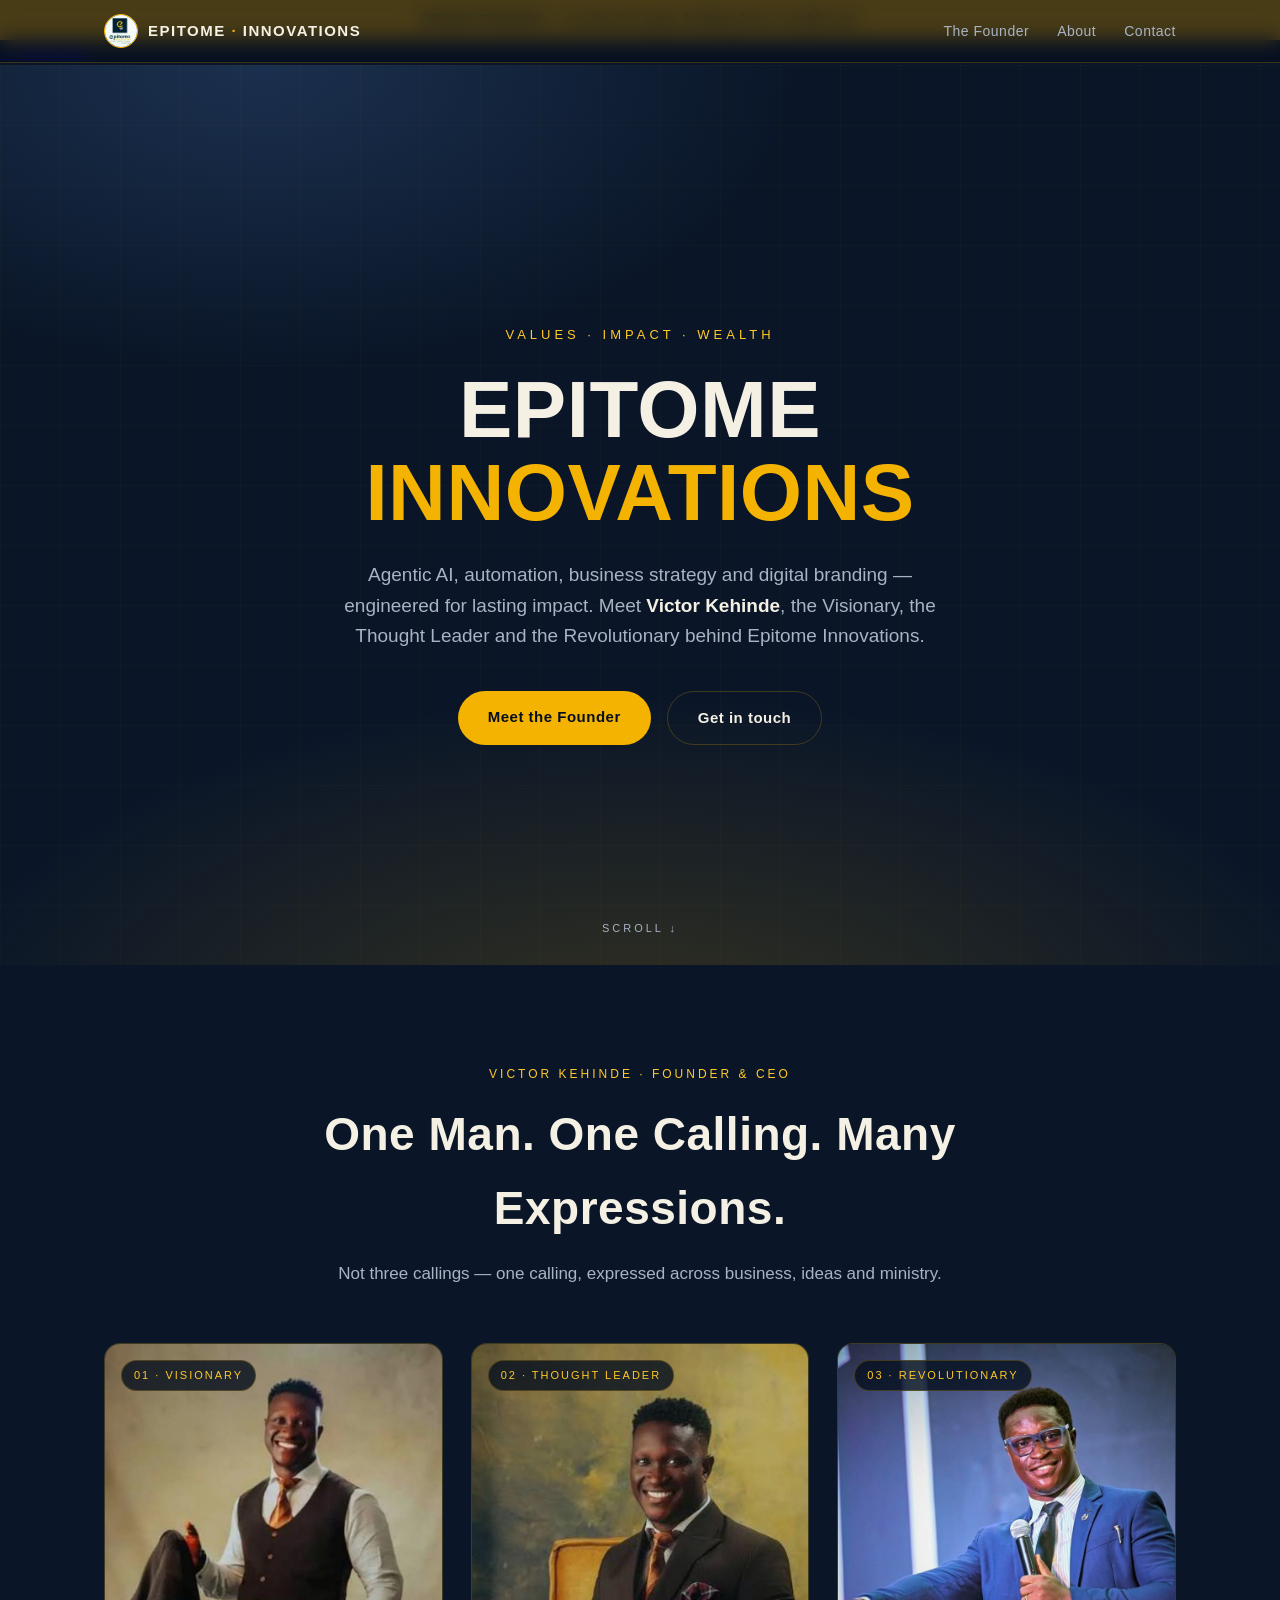
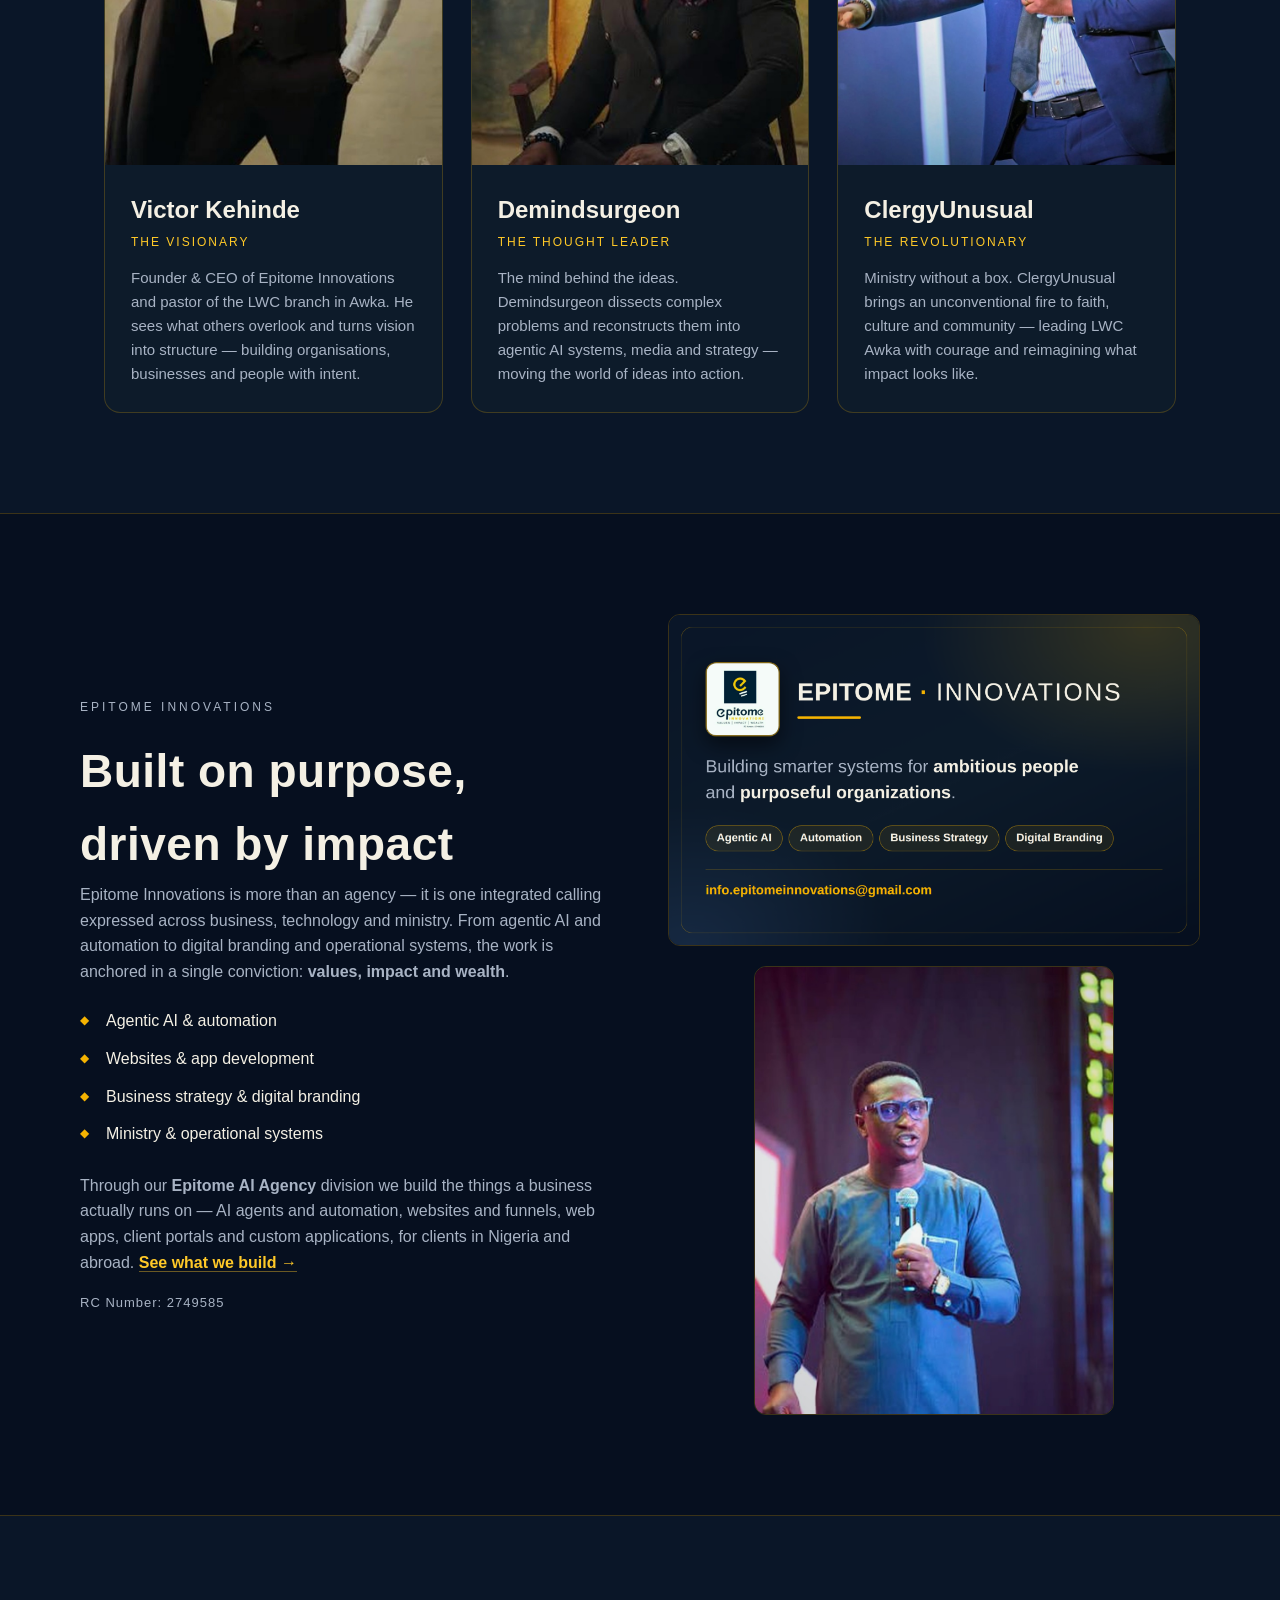
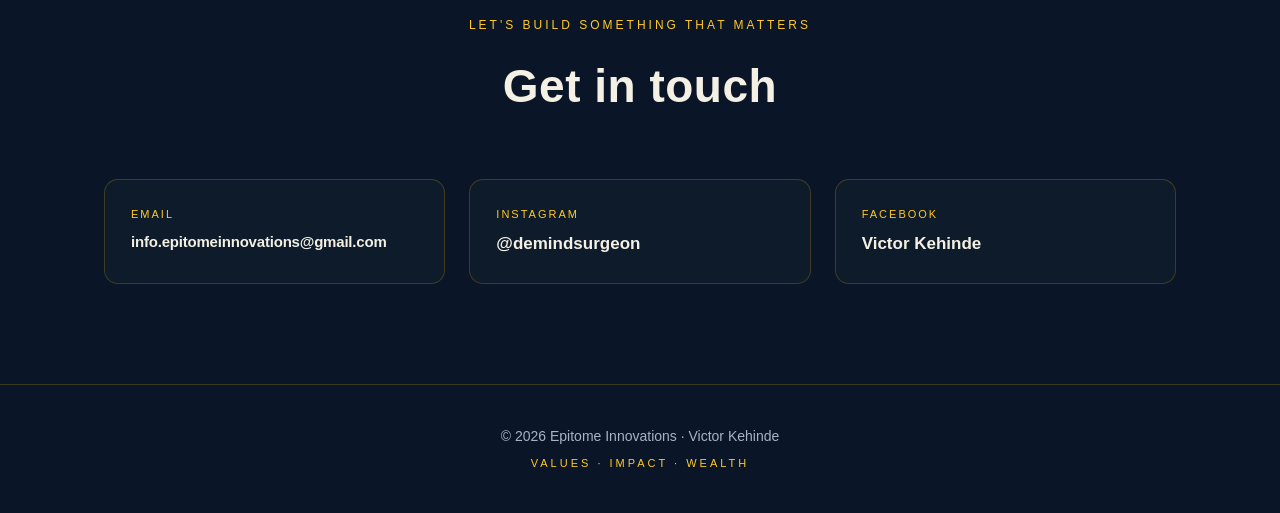
==== preview.html @ 88e405cc "Preview: websites & app development line" ====
<!DOCTYPE html>
<html lang="en">
<head>
<meta name="robots" content="noindex,nofollow">
  <meta charset="UTF-8" />
  <meta name="viewport" content="width=device-width, initial-scale=1.0" />
  <title>Epitome Innovations — Victor Kehinde</title>
  <meta name="description" content="Epitome Innovations — agentic AI, automation, business strategy and digital branding. The agency of Victor Kehinde." />
  <link rel="preconnect" href="https://fonts.googleapis.com" />
  <link rel="stylesheet" href="css/styles.css" />
  <link rel="icon" type="image/jpeg" href="images/epitome-logo.jpg" />

<style>
.about__link { color: var(--gold-bright); font-weight: 600; text-decoration: none;
  border-bottom: 1px solid rgba(255, 201, 40, 0.4); }
.about__link:hover { border-bottom-color: var(--gold-bright); }
</style>
</head>
<body>
<div style="background:#f5b301;color:#0a1628;font:600 14px/1.4 Arial,sans-serif;padding:10px 16px;text-align:center">REVIEW PREVIEW — not the live page. Nothing here is public yet.</div>
<a href="./">&larr; live page</a>

  <!-- ===== NAV ===== -->
  <nav class="nav" id="nav">
    <div class="nav__inner">
      <a class="nav__brand" href="#top">
        <img src="images/epitome-logo.jpg" alt="Epitome Innovations logo" />
        <span>EPITOME<span class="gold"> · </span>INNOVATIONS</span>
      </a>
      <ul class="nav__links">
        <li><a href="#founder">The Founder</a></li>
        <li><a href="#about">About</a></li>
        <li><a href="#contact">Contact</a></li>
      </ul>
    </div>
  </nav>

  <!-- ===== HERO ===== -->
  <header class="hero" id="top">
    <div class="hero__bg"></div>
    <div class="hero__content">
      <p class="hero__eyebrow reveal">VALUES · IMPACT · WEALTH</p>
      <h1 class="hero__title reveal">
        EPITOME<br /><span class="gold">INNOVATIONS</span>
      </h1>
      <p class="hero__sub reveal">
        Agentic AI, automation, business strategy and digital branding —
        engineered for lasting impact. Meet <strong>Victor Kehinde</strong>,
        the Visionary, the Thought Leader and the Revolutionary behind
        Epitome Innovations.
      </p>
      <div class="hero__cta reveal">
        <a class="btn btn--gold" href="#founder">Meet the Founder</a>
        <a class="btn btn--ghost" href="#contact">Get in touch</a>
      </div>
    </div>
    <div class="hero__scroll" aria-hidden="true">SCROLL ↓</div>
  </header>

  <!-- ===== FOUNDER / THREE CALLINGS ===== -->
  <section class="trinity" id="founder">
    <div class="section-head reveal">
      <p class="section-head__eyebrow">Victor Kehinde · Founder &amp; CEO</p>
      <h2 class="section-head__title">One Man. One Calling. Many Expressions.</h2>
      <p class="section-head__sub">Not three callings — one calling, expressed across business, ideas and ministry.</p>
    </div>

    <div class="trinity__grid">

      <article class="card reveal" data-role="visionary">
        <div class="card__media">
          <img src="images/victor.jpg" alt="Victor Kehinde — The Visionary" loading="lazy" />
          <div class="card__tag">01 · VISIONARY</div>
        </div>
        <div class="card__body">
          <h3>Victor Kehinde</h3>
          <p class="card__role">The Visionary</p>
          <p class="card__text">
            Founder &amp; CEO of Epitome Innovations and pastor
            of the LWC branch in Awka. He sees what others overlook and turns
            vision into structure — building organisations, businesses and
            people with intent.
          </p>
        </div>
      </article>

      <article class="card reveal" data-role="thought-leader">
        <div class="card__media">
          <img src="images/demindsurgeon.jpg" alt="Demindsurgeon — The Thought Leader" loading="lazy" />
          <div class="card__tag">02 · THOUGHT LEADER</div>
        </div>
        <div class="card__body">
          <h3>Demindsurgeon</h3>
          <p class="card__role">The Thought Leader</p>
          <p class="card__text">
            The mind behind the ideas. Demindsurgeon dissects complex problems
            and reconstructs them into agentic AI systems, media and strategy —
            moving the world of ideas into action.
          </p>
        </div>
      </article>

      <article class="card reveal" data-role="revolutionary">
        <div class="card__media">
          <img src="images/clergyunusual.jpg" alt="ClergyUnusual — The Revolutionary" loading="lazy" />
          <div class="card__tag">03 · REVOLUTIONARY</div>
        </div>
        <div class="card__body">
          <h3>ClergyUnusual</h3>
          <p class="card__role">The Revolutionary</p>
          <p class="card__text">
            Ministry without a box. ClergyUnusual brings an unconventional fire
            to faith, culture and community — leading LWC Awka with courage and
            reimagining what impact looks like.
          </p>
        </div>
      </article>

    </div>
  </section>

  <!-- ===== ABOUT / BRAND ===== -->
  <section class="about" id="about">
    <div class="about__inner">
      <div class="about__text reveal">
        <p class="section-head__eyebrow">Epitome Innovations</p>
        <h2 class="section-head__title">Built on purpose, driven by impact</h2>
        <p>
          Epitome Innovations is more than an agency — it is one integrated
          calling expressed across business, technology and ministry. From
          agentic AI and automation to digital branding and operational systems,
          the work is anchored in a single conviction: <strong>values, impact
          and wealth</strong>.
        </p>
        <ul class="about__points">
          <li>Agentic AI &amp; automation</li>
          <li>Websites &amp; app development</li>
          <li>Business strategy &amp; digital branding</li>
          <li>Ministry &amp; operational systems</li>
        </ul>
        <p>
          Through our <strong>Epitome AI Agency</strong> division we build the things a
          business actually runs on — AI agents and automation, websites and funnels, web
          apps, client portals and custom applications, for clients in Nigeria and abroad.
          <a class="about__link" href="https://victorkehinde.github.io/epitome-ai-agency/" target="_blank" rel="noopener">See what we build &rarr;</a>
        </p>
        <p class="about__rc">RC Number: 2749585</p>
      </div>
      <div class="about__media reveal">
        <img src="images/epitome-banner.png" alt="Epitome Innovations banner" loading="lazy" />
        <img class="about__portrait" src="images/victor-ministry.jpg" alt="Victor Kehinde speaking at an event" loading="lazy" />
      </div>
    </div>
  </section>

  <!-- ===== CONTACT ===== -->
  <section class="contact" id="contact">
    <div class="section-head reveal">
      <p class="section-head__eyebrow">Let's build something that matters</p>
      <h2 class="section-head__title">Get in touch</h2>
    </div>
    <div class="contact__links reveal">
      <a class="contact__item" href="mailto:info.epitomeinnovations@gmail.com">
        <span class="contact__label">Email</span>
        <span class="contact__value contact__value--email">info.epitomeinnovations@gmail.com</span>
      </a>
      <a class="contact__item" href="https://www.instagram.com/demindsurgeon" target="_blank" rel="noopener">
        <span class="contact__label">Instagram</span>
        <span class="contact__value">@demindsurgeon</span>
      </a>
      <a class="contact__item" href="https://www.facebook.com" target="_blank" rel="noopener">
        <span class="contact__label">Facebook</span>
        <span class="contact__value">Victor Kehinde</span>
      </a>
    </div>
  </section>

  <!-- ===== FOOTER ===== -->
  <footer class="footer">
    <p>© <span id="year"></span> Epitome Innovations · Victor Kehinde</p>
    <p class="footer__tag">VALUES · IMPACT · WEALTH</p>
  </footer>

  <script src="js/main.js"></script>
</body>
</html>
---- css/styles.css ----
:root {
  --navy-950: #060f1f;
  --navy-900: #0a1628;
  --navy-800: #0d1b2a;
  --navy-700: #14243c;
  --navy-600: #1d3353;
  --gold: #f5b301;
  --gold-bright: #ffc928;
  --cream: #f4f0e4;
  --muted: #a8b3c4;
  --line: rgba(245, 179, 1, 0.22);
}

* { margin: 0; padding: 0; box-sizing: border-box; }

html { scroll-behavior: smooth; }

body {
  font-family: "Segoe UI", "Helvetica Neue", Arial, sans-serif;
  background: var(--navy-900);
  color: var(--cream);
  line-height: 1.6;
  overflow-x: hidden;
}

.gold { color: var(--gold); }

/* ---------- NAV ---------- */
.nav {
  position: fixed;
  top: 0; left: 0; right: 0;
  z-index: 50;
  backdrop-filter: blur(10px);
  background: rgba(6, 15, 31, 0.72);
  border-bottom: 1px solid var(--line);
  transition: background 0.3s ease;
}
.nav__inner {
  max-width: 1120px;
  margin: 0 auto;
  padding: 14px 24px;
  display: flex;
  align-items: center;
  justify-content: space-between;
}
.nav__brand {
  display: flex; align-items: center; gap: 10px;
  text-decoration: none; color: var(--cream);
  font-weight: 700; letter-spacing: 1.5px; font-size: 15px;
}
.nav__brand img { width: 34px; height: 34px; border-radius: 50%; border: 1px solid var(--gold); }
.nav__links { list-style: none; display: flex; gap: 28px; }
.nav__links a {
  color: var(--muted); text-decoration: none;
  font-size: 14px; letter-spacing: 0.5px;
  transition: color 0.2s ease;
}
.nav__links a:hover { color: var(--gold-bright); }

/* ---------- HERO ---------- */
.hero {
  position: relative;
  min-height: 100vh;
  display: flex; align-items: center; justify-content: center;
  text-align: center;
  padding: 120px 24px 80px;
  overflow: hidden;
}
.hero__bg {
  position: absolute; inset: 0;
  background:
    radial-gradient(1200px 600px at 50% 110%, rgba(245, 179, 1, 0.18), transparent 60%),
    radial-gradient(900px 500px at 20% 0%, rgba(29, 51, 83, 0.9), transparent 60%),
    var(--navy-900);
}
.hero__bg::after {
  content: "";
  position: absolute; inset: 0;
  background-image:
    linear-gradient(rgba(245,179,1,0.05) 1px, transparent 1px),
    linear-gradient(90deg, rgba(245,179,1,0.05) 1px, transparent 1px);
  background-size: 60px 60px;
  opacity: 0.5;
}
.hero__content { position: relative; max-width: 820px; }
.hero__eyebrow { color: var(--gold-bright); letter-spacing: 4px; font-size: 13px; margin-bottom: 22px; }
.hero__title {
  font-size: clamp(38px, 8vw, 80px);
  line-height: 1.04;
  font-weight: 800;
  letter-spacing: 0.5px;
  margin-bottom: 26px;
}
.hero__sub { color: var(--muted); font-size: clamp(16px, 2.2vw, 19px); max-width: 620px; margin: 0 auto 40px; }
.hero__sub strong { color: var(--cream); }

.hero__cta { display: flex; gap: 16px; justify-content: center; flex-wrap: wrap; }
.btn {
  display: inline-block; padding: 14px 30px;
  border-radius: 40px; text-decoration: none;
  font-size: 15px; font-weight: 600; letter-spacing: 0.5px;
  transition: transform 0.2s ease, box-shadow 0.2s ease, background 0.2s ease;
}
.btn--gold { background: var(--gold); color: var(--navy-950); }
.btn--gold:hover { background: var(--gold-bright); transform: translateY(-2px); box-shadow: 0 12px 30px rgba(245,179,1,0.25); }
.btn--ghost { border: 1px solid var(--line); color: var(--cream); }
.btn--ghost:hover { border-color: var(--gold); color: var(--gold-bright); transform: translateY(-2px); }

.hero__scroll {
  position: absolute; bottom: 28px; left: 50%; transform: translateX(-50%);
  color: var(--muted); font-size: 11px; letter-spacing: 3px;
}

/* ---------- SECTION HEAD ---------- */
.section-head { text-align: center; max-width: 720px; margin: 0 auto 56px; }
.section-head__eyebrow {
  color: var(--gold-bright); text-transform: uppercase;
  letter-spacing: 3px; font-size: 12px; margin-bottom: 14px;
}
.section-head__title {
  font-size: clamp(30px, 5vw, 46px);
  font-weight: 800; letter-spacing: 0.5px;
}
.section-head__sub { color: var(--muted); font-size: 17px; line-height: 1.6; margin-top: 14px; }

/* ---------- TRINITY GRID ---------- */
.trinity { padding: 100px 24px; max-width: 1120px; margin: 0 auto; }
.trinity__grid { display: grid; grid-template-columns: repeat(3, 1fr); gap: 28px; }

.card {
  background: var(--navy-800);
  border: 1px solid var(--line);
  border-radius: 16px;
  overflow: hidden;
  transition: transform 0.35s ease, box-shadow 0.35s ease, border-color 0.35s ease;
}
.card:hover {
  transform: translateY(-8px);
  border-color: var(--gold);
  box-shadow: 0 24px 50px rgba(0,0,0,0.45), 0 0 0 1px rgba(245,179,1,0.15);
}
.card__media { position: relative; aspect-ratio: 4 / 5; overflow: hidden; }
.card__media img { width: 100%; height: 100%; object-fit: cover; display: block; transition: transform 0.6s ease; }
.card:hover .card__media img { transform: scale(1.05); }
.card__tag {
  position: absolute; top: 16px; left: 16px;
  background: rgba(6,15,31,0.8); color: var(--gold-bright);
  font-size: 11px; letter-spacing: 2px; padding: 6px 12px;
  border-radius: 20px; border: 1px solid var(--line);
}
.card__body { padding: 26px; }
.card__body h3 { font-size: 24px; font-weight: 700; margin-bottom: 4px; }
.card__role { color: var(--gold-bright); text-transform: uppercase; letter-spacing: 2px; font-size: 12px; margin-bottom: 14px; }
.card__text { color: var(--muted); font-size: 15px; }

/* ---------- ABOUT ---------- */
.about { padding: 100px 24px; background: var(--navy-950); border-top: 1px solid var(--line); border-bottom: 1px solid var(--line); }
.about__inner {
  max-width: 1120px; margin: 0 auto;
  display: grid; grid-template-columns: 1fr 1fr;
  gap: 56px; align-items: center;
}
.about__text p { color: var(--muted); margin-bottom: 18px; }
.about__points { list-style: none; margin: 8px 0 20px; }
.about__points li { padding: 6px 0 6px 26px; position: relative; color: var(--cream); }
.about__points li::before {
  content: "◆"; color: var(--gold); position: absolute; left: 0; font-size: 12px; top: 9px;
}
.about__rc { color: var(--gold-bright); letter-spacing: 1px; font-size: 13px; }
.about__media { display: flex; flex-direction: column; gap: 20px; align-items: center; }
.about__media img { width: 100%; border-radius: 12px; border: 1px solid var(--line); }
.about__media .about__portrait { width: 100%; max-width: 360px; }

/* ---------- CONTACT ---------- */
.contact { padding: 100px 24px; max-width: 1120px; margin: 0 auto; }
.contact__links { display: grid; grid-template-columns: repeat(3, 1fr); gap: 24px; }
.contact__item {
  display: flex; flex-direction: column; gap: 6px;
  background: var(--navy-800); border: 1px solid var(--line);
  border-radius: 14px; padding: 26px; text-decoration: none;
  transition: transform 0.3s ease, border-color 0.3s ease;
}
.contact__item:hover { transform: translateY(-4px); border-color: var(--gold); }
.contact__label { color: var(--gold-bright); text-transform: uppercase; letter-spacing: 2px; font-size: 11px; }
.contact__value { color: var(--cream); font-size: 17px; font-weight: 600; word-break: break-word; }
/* the branded email is long — a touch smaller so it sits on one line instead of breaking mid-word */
.contact__value--email { font-size: 15px; letter-spacing: -0.2px; }

/* ---------- FOOTER ---------- */
.footer {
  text-align: center; padding: 40px 24px;
  border-top: 1px solid var(--line); color: var(--muted); font-size: 14px;
}
.footer__tag { color: var(--gold-bright); letter-spacing: 3px; font-size: 11px; margin-top: 8px; }

/* ---------- REVEAL ANIMATION ---------- */
.reveal { opacity: 0; transform: translateY(28px); transition: opacity 0.7s ease, transform 0.7s ease; }
.reveal.is-visible { opacity: 1; transform: translateY(0); }

/* ---------- RESPONSIVE ---------- */
@media (max-width: 860px) {
  .trinity__grid { grid-template-columns: 1fr; }
  .about__inner { grid-template-columns: 1fr; gap: 32px; }
  .contact__links { grid-template-columns: 1fr; }
  .nav__links { display: none; }
}
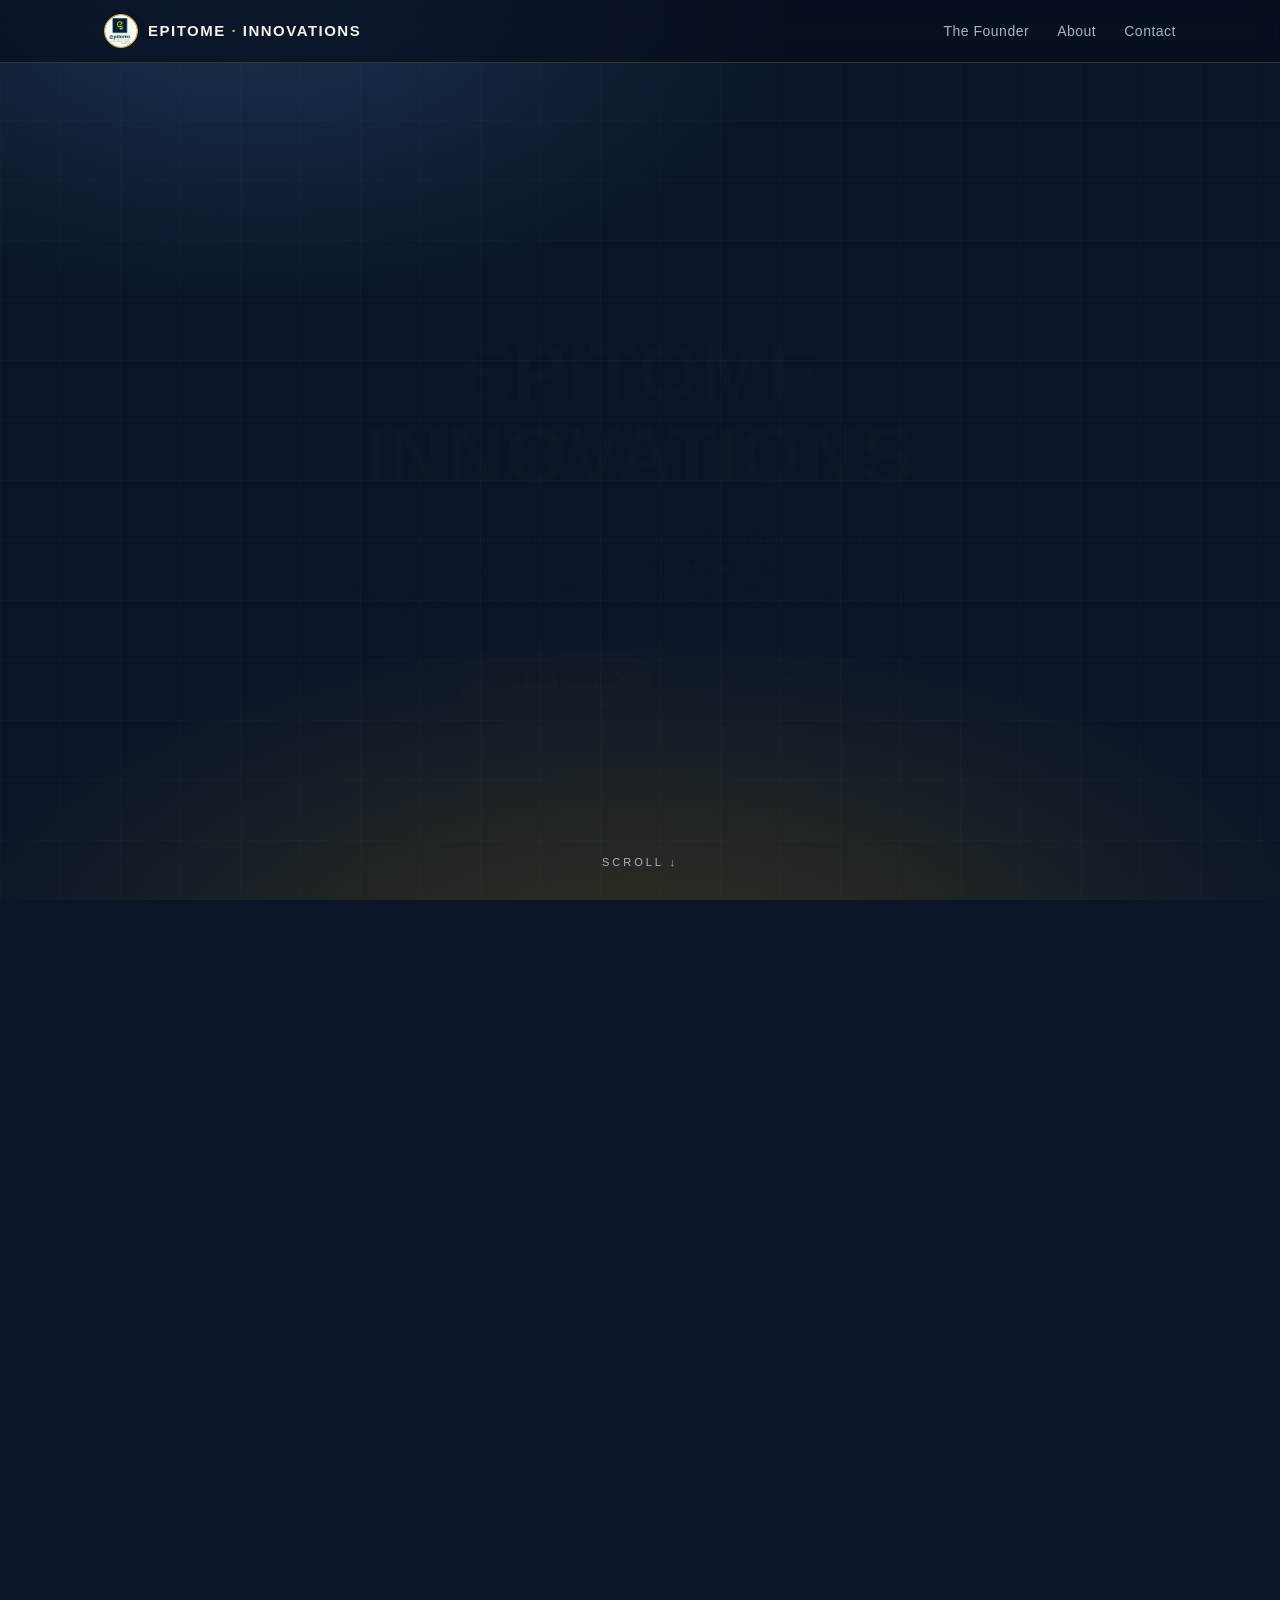
==== commit 0d5c5943: "Preview promoted to live — preview.html now redirects" ====
--- a/preview.html
+++ b/preview.html
@@ -1,186 +1,9 @@
 <!DOCTYPE html>
-<html lang="en">
-<head>
+<html lang="en"><head><meta charset="utf-8">
 <meta name="robots" content="noindex,nofollow">
-  <meta charset="UTF-8" />
-  <meta name="viewport" content="width=device-width, initial-scale=1.0" />
-  <title>Epitome Innovations — Victor Kehinde</title>
-  <meta name="description" content="Epitome Innovations — agentic AI, automation, business strategy and digital branding. The agency of Victor Kehinde." />
-  <link rel="preconnect" href="https://fonts.googleapis.com" />
-  <link rel="stylesheet" href="css/styles.css" />
-  <link rel="icon" type="image/jpeg" href="images/epitome-logo.jpg" />
-
-<style>
-.about__link { color: var(--gold-bright); font-weight: 600; text-decoration: none;
-  border-bottom: 1px solid rgba(255, 201, 40, 0.4); }
-.about__link:hover { border-bottom-color: var(--gold-bright); }
-</style>
-</head>
-<body>
-<div style="background:#f5b301;color:#0a1628;font:600 14px/1.4 Arial,sans-serif;padding:10px 16px;text-align:center">REVIEW PREVIEW — not the live page. Nothing here is public yet.</div>
-<a href="./">&larr; live page</a>
-
-  <!-- ===== NAV ===== -->
-  <nav class="nav" id="nav">
-    <div class="nav__inner">
-      <a class="nav__brand" href="#top">
-        <img src="images/epitome-logo.jpg" alt="Epitome Innovations logo" />
-        <span>EPITOME<span class="gold"> · </span>INNOVATIONS</span>
-      </a>
-      <ul class="nav__links">
-        <li><a href="#founder">The Founder</a></li>
-        <li><a href="#about">About</a></li>
-        <li><a href="#contact">Contact</a></li>
-      </ul>
-    </div>
-  </nav>
-
-  <!-- ===== HERO ===== -->
-  <header class="hero" id="top">
-    <div class="hero__bg"></div>
-    <div class="hero__content">
-      <p class="hero__eyebrow reveal">VALUES · IMPACT · WEALTH</p>
-      <h1 class="hero__title reveal">
-        EPITOME<br /><span class="gold">INNOVATIONS</span>
-      </h1>
-      <p class="hero__sub reveal">
-        Agentic AI, automation, business strategy and digital branding —
-        engineered for lasting impact. Meet <strong>Victor Kehinde</strong>,
-        the Visionary, the Thought Leader and the Revolutionary behind
-        Epitome Innovations.
-      </p>
-      <div class="hero__cta reveal">
-        <a class="btn btn--gold" href="#founder">Meet the Founder</a>
-        <a class="btn btn--ghost" href="#contact">Get in touch</a>
-      </div>
-    </div>
-    <div class="hero__scroll" aria-hidden="true">SCROLL ↓</div>
-  </header>
-
-  <!-- ===== FOUNDER / THREE CALLINGS ===== -->
-  <section class="trinity" id="founder">
-    <div class="section-head reveal">
-      <p class="section-head__eyebrow">Victor Kehinde · Founder &amp; CEO</p>
-      <h2 class="section-head__title">One Man. One Calling. Many Expressions.</h2>
-      <p class="section-head__sub">Not three callings — one calling, expressed across business, ideas and ministry.</p>
-    </div>
-
-    <div class="trinity__grid">
-
-      <article class="card reveal" data-role="visionary">
-        <div class="card__media">
-          <img src="images/victor.jpg" alt="Victor Kehinde — The Visionary" loading="lazy" />
-          <div class="card__tag">01 · VISIONARY</div>
-        </div>
-        <div class="card__body">
-          <h3>Victor Kehinde</h3>
-          <p class="card__role">The Visionary</p>
-          <p class="card__text">
-            Founder &amp; CEO of Epitome Innovations and pastor
-            of the LWC branch in Awka. He sees what others overlook and turns
-            vision into structure — building organisations, businesses and
-            people with intent.
-          </p>
-        </div>
-      </article>
-
-      <article class="card reveal" data-role="thought-leader">
-        <div class="card__media">
-          <img src="images/demindsurgeon.jpg" alt="Demindsurgeon — The Thought Leader" loading="lazy" />
-          <div class="card__tag">02 · THOUGHT LEADER</div>
-        </div>
-        <div class="card__body">
-          <h3>Demindsurgeon</h3>
-          <p class="card__role">The Thought Leader</p>
-          <p class="card__text">
-            The mind behind the ideas. Demindsurgeon dissects complex problems
-            and reconstructs them into agentic AI systems, media and strategy —
-            moving the world of ideas into action.
-          </p>
-        </div>
-      </article>
-
-      <article class="card reveal" data-role="revolutionary">
-        <div class="card__media">
-          <img src="images/clergyunusual.jpg" alt="ClergyUnusual — The Revolutionary" loading="lazy" />
-          <div class="card__tag">03 · REVOLUTIONARY</div>
-        </div>
-        <div class="card__body">
-          <h3>ClergyUnusual</h3>
-          <p class="card__role">The Revolutionary</p>
-          <p class="card__text">
-            Ministry without a box. ClergyUnusual brings an unconventional fire
-            to faith, culture and community — leading LWC Awka with courage and
-            reimagining what impact looks like.
-          </p>
-        </div>
-      </article>
-
-    </div>
-  </section>
-
-  <!-- ===== ABOUT / BRAND ===== -->
-  <section class="about" id="about">
-    <div class="about__inner">
-      <div class="about__text reveal">
-        <p class="section-head__eyebrow">Epitome Innovations</p>
-        <h2 class="section-head__title">Built on purpose, driven by impact</h2>
-        <p>
-          Epitome Innovations is more than an agency — it is one integrated
-          calling expressed across business, technology and ministry. From
-          agentic AI and automation to digital branding and operational systems,
-          the work is anchored in a single conviction: <strong>values, impact
-          and wealth</strong>.
-        </p>
-        <ul class="about__points">
-          <li>Agentic AI &amp; automation</li>
-          <li>Websites &amp; app development</li>
-          <li>Business strategy &amp; digital branding</li>
-          <li>Ministry &amp; operational systems</li>
-        </ul>
-        <p>
-          Through our <strong>Epitome AI Agency</strong> division we build the things a
-          business actually runs on — AI agents and automation, websites and funnels, web
-          apps, client portals and custom applications, for clients in Nigeria and abroad.
-          <a class="about__link" href="https://victorkehinde.github.io/epitome-ai-agency/" target="_blank" rel="noopener">See what we build &rarr;</a>
-        </p>
-        <p class="about__rc">RC Number: 2749585</p>
-      </div>
-      <div class="about__media reveal">
-        <img src="images/epitome-banner.png" alt="Epitome Innovations banner" loading="lazy" />
-        <img class="about__portrait" src="images/victor-ministry.jpg" alt="Victor Kehinde speaking at an event" loading="lazy" />
-      </div>
-    </div>
-  </section>
-
-  <!-- ===== CONTACT ===== -->
-  <section class="contact" id="contact">
-    <div class="section-head reveal">
-      <p class="section-head__eyebrow">Let's build something that matters</p>
-      <h2 class="section-head__title">Get in touch</h2>
-    </div>
-    <div class="contact__links reveal">
-      <a class="contact__item" href="mailto:info.epitomeinnovations@gmail.com">
-        <span class="contact__label">Email</span>
-        <span class="contact__value contact__value--email">info.epitomeinnovations@gmail.com</span>
-      </a>
-      <a class="contact__item" href="https://www.instagram.com/demindsurgeon" target="_blank" rel="noopener">
-        <span class="contact__label">Instagram</span>
-        <span class="contact__value">@demindsurgeon</span>
-      </a>
-      <a class="contact__item" href="https://www.facebook.com" target="_blank" rel="noopener">
-        <span class="contact__label">Facebook</span>
-        <span class="contact__value">Victor Kehinde</span>
-      </a>
-    </div>
-  </section>
-
-  <!-- ===== FOOTER ===== -->
-  <footer class="footer">
-    <p>© <span id="year"></span> Epitome Innovations · Victor Kehinde</p>
-    <p class="footer__tag">VALUES · IMPACT · WEALTH</p>
-  </footer>
-
-  <script src="js/main.js"></script>
-</body>
-</html>
+<meta http-equiv="refresh" content="0; url=./">
+<title>Moved</title>
+<style>body{margin:0;font-family:"Segoe UI",Arial,sans-serif;background:#060f1f;color:#f4f0e4;
+display:grid;place-items:center;min-height:100vh;text-align:center;padding:24px}a{color:#f5b301}</style>
+</head><body><div><p>This review copy is now the live page.</p>
+<p><a href="./">Continue to the live page &rarr;</a></p></div></body></html>
